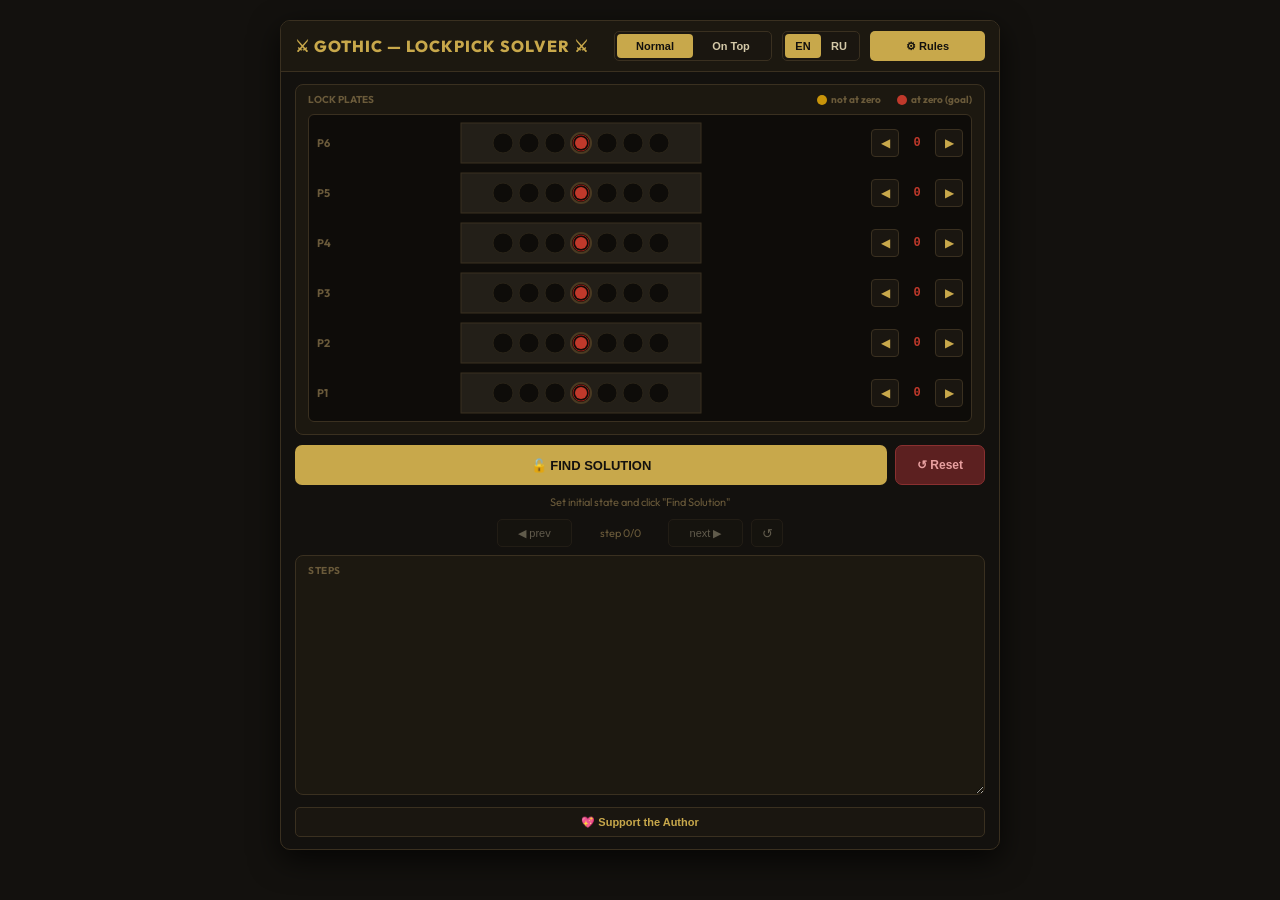
==== index.html @ 8418d908 "Bump cache buster parameter to v1.0.3 to force browser update" ====
<!DOCTYPE html>
<html lang="en">
<head>
    <meta charset="UTF-8">
    <meta name="viewport" content="width=device-width, initial-scale=1.0">
    <title id="tab-title">Gothic 1 Remake Lockpick Solver by Ainez</title>
    <link rel="preconnect" href="https://fonts.googleapis.com">
    <link rel="preconnect" href="https://fonts.gstatic.com" crossorigin>
    <link href="https://fonts.googleapis.com/css2?family=Inter:wght@400;500;600;700&family=Outfit:wght@400;500;600;700;800&display=swap" rel="stylesheet">
    <link rel="stylesheet" href="styles.css?v=1.0.3">
</head>
<body>
    <div class="app-container" id="app-container">
        <!-- Header -->
        <header class="app-header">
            <h1 class="header-title" id="hdr-title">⚔  GOTHIC — LOCKPICK SOLVER  ⚔</h1>
            <div class="header-controls">
                <div class="topmost-switcher">
                    <button class="topmost-opt active" id="topmost-normal">Normal</button>
                    <button class="topmost-opt" id="topmost-on">On Top</button>
                </div>
                <div class="lang-switcher">
                    <button class="lang-opt active" id="lang-en">EN</button>
                    <button class="lang-opt" id="lang-ru">RU</button>
                </div>
                <button class="rules-btn gold-btn" id="rules-btn">⚙  Rules</button>
            </div>
        </header>

        <!-- Lock Visual Area -->
        <main class="lock-visual-area">
            <div class="legend-f">
                <span class="legend-title" id="legend-title">LOCK PLATES</span>
                <div class="legend-items">
                    <div class="legend-item">
                        <span class="circle-dot yellow"></span>
                        <span id="txt-not-zero">not at zero</span>
                    </div>
                    <div class="legend-item">
                        <span class="circle-dot red"></span>
                        <span id="txt-at-zero">at zero (goal)</span>
                    </div>
                </div>
            </div>

            <!-- Plates Container -->
            <div class="plates-container" id="plates-list">
                <!-- Plate rows will be dynamically generated by JS for exact 1-to-1 canvas handling -->
            </div>
        </main>

        <!-- Solver Actions -->
        <div class="solver-actions">
            <button class="solve-btn gold-btn" id="solve-btn">🔓  FIND SOLUTION</button>
            <button class="reset-btn red-btn" id="reset-btn">↺  Reset</button>
        </div>

        <!-- Status Label -->
        <div class="status-lbl" id="status-lbl">Set initial state and click "Find Solution"</div>

        <!-- Playback Controls -->
        <div class="playback-controls">
            <button class="pb-btn" id="pb-prev" disabled>◀ prev</button>
            <span class="pb-lbl" id="pb-lbl">step 0/0</span>
            <button class="pb-btn" id="pb-next" disabled>next ▶</button>
            <button class="pb-btn icon-only" id="pb-rst" disabled>↺</button>
        </div>

        <!-- Steps List -->
        <div class="steps-outer">
            <div class="steps-header" id="steps-header">STEPS</div>
            <div class="steps-scroll" id="steps-scroll">
                <!-- Optimal steps list generated dynamically -->
            </div>
        </div>

        <!-- Support Button -->
        <footer class="app-footer">
            <button class="support-btn" id="support-btn">💖 Support the Author</button>
        </footer>

        <!-- Modal: Support the Author -->
        <div class="modal-overlay" id="support-modal">
            <div class="modal-content support-modal-content">
                <div class="modal-header">
                    <h2 id="sup-title">Support the Author</h2>
                    <button class="close-btn">✕</button>
                </div>
                <div class="modal-section-title" id="sup-header">SUPPORT THE AUTHOR</div>
                <div class="support-desc" id="sup-desc">
                    Hi! I'm Ainez. This solver was created for personal use to make lockpicking in Gothic and the Remake as convenient and comfortable as possible, and is released for free. If you have the desire and ability to thank the author for their work — any support is highly appreciated!
                </div>
                
                <div class="crypto-list">
                    <!-- BNB -->
                    <div class="crypto-row">
                        <span class="crypto-name">BNB (BSC)</span>
                        <div class="crypto-copy-wrapper">
                            <input type="text" class="crypto-addr" id="addr-bnb" readonly value="0x6458D300b0f3e64BdD2DF92F5e258D735519bC67">
                            <button class="copy-btn" id="copy-bnb">Copy</button>
                        </div>
                    </div>
                    <!-- ETH -->
                    <div class="crypto-row">
                        <span class="crypto-name">ETH (ERC20)</span>
                        <div class="crypto-copy-wrapper">
                            <input type="text" class="crypto-addr" id="addr-eth" readonly value="0x6458D300b0f3e64BdD2DF92F5e258D735519bC67">
                            <button class="copy-btn" id="copy-eth">Copy</button>
                        </div>
                    </div>
                    <!-- SOL -->
                    <div class="crypto-row">
                        <span class="crypto-name">Solana</span>
                        <div class="crypto-copy-wrapper">
                            <input type="text" class="crypto-addr" id="addr-sol" readonly value="7ADMFTViAtKPTszkuFGos3c1kwyB6hbYHiQBW837AkXJ">
                            <button class="copy-btn" id="copy-sol">Copy</button>
                        </div>
                    </div>
                    <!-- TON -->
                    <div class="crypto-row">
                        <span class="crypto-name">TON</span>
                        <div class="crypto-copy-wrapper">
                            <input type="text" class="crypto-addr" id="addr-ton" readonly value="UQAx2FG1NO6ifxOgbsp3Dqm6Fu325mZwlqKdOvAnHo77fVVo">
                            <button class="copy-btn" id="copy-ton">Copy</button>
                        </div>
                    </div>
                </div>
            </div>
        </div>

        <!-- Modal: Rules Editor (Inline fallback for PiP mode) -->
        <div class="modal-overlay" id="rules-modal">
            <div class="modal-content rules-modal-content" style="max-width: 500px;">
                <div class="modal-header">
                    <h2 id="rules-modal-title">Lock Rules</h2>
                    <button class="close-btn">✕</button>
                </div>
                <div class="modal-section-title" id="rules-modal-header">RULES EDITOR</div>
                <p class="modal-subtitle" id="rules-modal-subtitle">Which plates move when shifting LEFT (in addition to the plate itself)</p>
                
                <div class="rules-grid" id="rules-grid">
                    <!-- Rules configuration rows will be generated dynamically -->
                </div>
                
                <div class="modal-actions" style="margin-top: 24px; display: flex; justify-content: center; padding-bottom: 10px;">
                    <button class="gold-btn" id="rw-save">SAVE</button>
                </div>
            </div>
        </div>
    </div>

    <script src="app.js?v=1.0.3"></script>
</body>
</html>
---- styles.css ----
/* Gothic 1 Remake Lockpick Solver - Styles */

:root {
    --bg-color: #13110e;
    --panel-color: #1c1810;
    --panel2-color: #231f18;
    --border-color: #3a3020;
    --gold-color: #c8a84b;
    --gold-hover: #e8c86a;
    --text-color: #d4c9a8;
    --muted-color: #6a5a3a;
    --btn-color: #1a1610;
    --btn-hover: #2a2418;
    
    --red-muted: #5c2020;
    --red-hover: #7a2a2a;
    
    --red-pin: #c0392b;
    --yellow-pin: #c8940a;
    --hole-bg: #0e0c09;
}

* {
    box-sizing: border-box;
    margin: 0;
    padding: 0;
    -webkit-tap-highlight-color: transparent;
}

body {
    background-color: var(--bg-color);
    color: var(--text-color);
    font-family: 'Outfit', 'Inter', -apple-system, BlinkMacSystemFont, sans-serif;
    display: flex;
    justify-content: center;
    align-items: flex-start;
    min-height: 100vh;
    padding: 20px 10px;
    overflow-y: auto;
}

/* App Container */
.app-container {
    background-color: var(--bg-color);
    border: 1px solid var(--border-color);
    border-radius: 10px;
    width: 100%;
    max-width: 720px;
    display: flex;
    flex-direction: column;
    overflow: hidden;
    box-shadow: 0 10px 30px rgba(0, 0, 0, 0.7);
}

/* Header */
.app-header {
    background-color: var(--panel-color);
    border-bottom: 1px solid var(--border-color);
    display: flex;
    justify-content: space-between;
    align-items: center;
    padding: 10px 14px;
    flex-wrap: nowrap;
    gap: 10px;
}

.header-title {
    font-size: 16px;
    font-weight: 800;
    color: var(--gold-color);
    letter-spacing: 1px;
    white-space: nowrap;
    display: flex;
    align-items: center;
    flex-grow: 1;
    flex-shrink: 1;
    min-width: 0;
    overflow: hidden;
}

.header-controls {
    display: flex;
    align-items: center;
    gap: 10px;
    flex-wrap: nowrap;
    flex-shrink: 0;
}

/* Language & Topmost Switchers */
.lang-switcher,
.topmost-switcher {
    display: flex;
    align-items: center;
    background-color: var(--btn-color);
    border: 1px solid var(--border-color);
    border-radius: 5px;
    overflow: hidden;
    padding: 2px;
    height: 30px;
    box-sizing: border-box;
}

.lang-opt,
.topmost-opt {
    background: none;
    border: none;
    color: var(--text-color);
    font-weight: 700;
    font-size: 11px;
    height: 24px;
    padding: 0 12px;
    cursor: pointer;
    border-radius: 4px;
    transition: all 0.2s ease;
    display: flex;
    align-items: center;
    justify-content: center;
    white-space: nowrap;
    box-sizing: border-box;
}

.lang-opt {
    width: 36px;
    padding: 0;
}

.topmost-opt {
    width: 76px;
    padding: 0;
}


.lang-opt.active,
.topmost-opt.active {
    background-color: var(--gold-color);
    color: var(--bg-color);
}

.lang-opt:hover:not(.active),
.topmost-opt:hover:not(.active) {
    background-color: var(--btn-hover);
}

/* Modals Overlay */
.modal-overlay {
    position: fixed;
    top: 0;
    left: 0;
    width: 100%;
    height: 100%;
    background-color: rgba(0, 0, 0, 0.75);
    display: flex;
    justify-content: center;
    align-items: center;
    z-index: 1000;
    opacity: 0;
    pointer-events: none;
    transition: opacity 0.3s ease;
    padding: 15px;
    backdrop-filter: blur(4px);
}

.modal-overlay.open {
    opacity: 1;
    pointer-events: auto;
}

.modal-content {
    background-color: var(--panel-color);
    border: 1px solid var(--border-color);
    border-radius: 8px;
    width: 100%;
    max-width: 500px;
    padding: 20px;
    box-shadow: 0 10px 40px rgba(0,0,0,0.9);
    transform: scale(0.9);
    transition: transform 0.3s cubic-bezier(0.175, 0.885, 0.32, 1.275);
}

.modal-overlay.open .modal-content {
    transform: scale(1);
}

.modal-header {
    display: flex;
    justify-content: space-between;
    align-items: center;
    margin-bottom: 12px;
    border-bottom: 1px solid var(--border-color);
    padding-bottom: 8px;
}

.modal-header h2 {
    font-size: 16px;
    font-weight: 800;
    color: var(--gold-color);
    letter-spacing: 0.5px;
}

.modal-subtitle {
    font-size: 12px;
    color: var(--text-color);
    margin-bottom: 16px;
    line-height: 1.4;
}

.close-btn {
    background: none;
    border: none;
    color: var(--muted-color);
    font-size: 18px;
    cursor: pointer;
    transition: color 0.2s;
}

.close-btn:hover {
    color: var(--gold-color);
}

/* Button Classes */
.gold-btn {
    background-color: var(--gold-color);
    color: var(--bg-color);
    border: none;
    font-weight: 700;
    cursor: pointer;
    transition: background-color 0.2s ease;
}

.gold-btn:hover {
    background-color: var(--gold-hover);
}

.red-btn {
    background-color: var(--red-muted);
    border: 1px solid #8a3030;
    color: #e8a0a0;
    font-weight: 700;
    cursor: pointer;
    transition: background-color 0.2s;
}

.red-btn:hover {
    background-color: var(--red-hover);
}

.rules-btn {
    font-size: 11px;
    height: 30px;
    width: 115px; /* Fixed width to prevent shifting when text changes between Rules / Правила */
    flex-shrink: 0;
    border-radius: 5px;
    display: flex;
    align-items: center;
    justify-content: center;
    white-space: nowrap;
}

/* Visual Lock Area */
.lock-visual-area {
    background-color: var(--panel-color);
    border: 1px solid var(--border-color);
    border-radius: 8px;
    margin: 12px 14px 4px 14px;
    padding: 8px 12px 12px 12px;
    display: flex;
    flex-direction: column;
}

.legend-f {
    display: flex;
    justify-content: space-between;
    align-items: center;
    margin-bottom: 8px;
    font-size: 10px;
    font-weight: 700;
    color: var(--muted-color);
}

.legend-items {
    display: flex;
    gap: 16px;
}

.legend-item {
    display: flex;
    align-items: center;
    gap: 4px;
}

.circle-dot {
    display: inline-block;
    width: 10px;
    height: 10px;
    border-radius: 50%;
}

.circle-dot.yellow { background-color: var(--yellow-pin); }
.circle-dot.red { background-color: var(--red-pin); }

/* Plates Container & Grid */
.plates-container {
    background-color: var(--hole-bg);
    border: 1px solid var(--border-color);
    border-radius: 6px;
    padding: 6px 8px;
    display: flex;
    flex-direction: column;
    gap: 6px;
}

.plate-row {
    display: grid;
    grid-template-columns: 36px 1fr 92px;
    align-items: center;
    gap: 8px;
}

.plate-lbl {
    font-size: 11px;
    font-weight: 700;
    color: var(--muted-color);
    text-align: left;
}

.canvas-wrapper {
    width: 100%;
    max-width: 440px;
    overflow: hidden;
    display: flex;
    justify-content: center;
}

.plate-canvas {
    width: 100%;
    height: 44px;
    background-color: var(--hole-bg);
    display: block;
}

.plate-ctrls {
    display: flex;
    align-items: center;
    gap: 4px;
}

.arrow-btn {
    background-color: var(--btn-color);
    border: 1px solid var(--border-color);
    color: var(--gold-color);
    width: 28px;
    height: 28px;
    font-size: 12px;
    border-radius: 4px;
    cursor: pointer;
    display: flex;
    justify-content: center;
    align-items: center;
    transition: background-color 0.2s;
}

.arrow-btn:hover {
    background-color: var(--btn-hover);
}

.val-lbl {
    font-size: 12px;
    font-weight: 700;
    font-family: 'Courier New', Courier, monospace;
    width: 28px;
    text-align: center;
}

.val-lbl.red { color: var(--red-pin); }
.val-lbl.yellow { color: var(--yellow-pin); }

/* Solver Actions */
.solver-actions {
    display: flex;
    padding: 6px 14px;
    gap: 8px;
}

.solve-btn {
    flex-grow: 1;
    height: 40px;
    border-radius: 7px;
    font-size: 13px;
}

.reset-btn {
    width: 90px;
    height: 40px;
    border-radius: 7px;
    font-size: 12px;
}

/* Status Label */
.status-lbl {
    font-size: 11px;
    color: var(--muted-color);
    text-align: center;
    margin: 4px 0 8px 0;
    padding: 0 15px;
    min-height: 16px;
}

/* Playback Controls */
.playback-controls {
    display: flex;
    justify-content: center;
    align-items: center;
    gap: 8px;
    padding: 0 14px;
    margin-bottom: 8px;
}

.pb-btn {
    background-color: var(--btn-color);
    border: 1px solid var(--border-color);
    color: var(--text-color);
    font-size: 11px;
    height: 28px;
    width: 75px; /* Fixed width to prevent shifting when text changes */
    display: flex;
    align-items: center;
    justify-content: center;
    border-radius: 5px;
    cursor: pointer;
    transition: all 0.2s;
}

.pb-btn:hover:not(:disabled) {
    background-color: var(--btn-hover);
}

.pb-btn:disabled {
    opacity: 0.4;
    cursor: not-allowed;
}

.pb-btn.icon-only {
    padding: 0;
    width: 32px;
    font-size: 13px;
}

.pb-lbl {
    font-size: 11px;
    color: var(--muted-color);
    width: 80px;
    text-align: center;
}

/* Steps list */
.steps-outer {
    background-color: var(--panel-color);
    border: 1px solid var(--border-color);
    border-radius: 8px;
    margin: 0 14px 8px 14px;
    display: flex;
    flex-direction: column;
    flex-grow: 1;
    min-height: 120px;
    height: 240px;
    resize: vertical;
    overflow: hidden;
}

.steps-header {
    font-size: 10px;
    font-weight: 700;
    color: var(--muted-color);
    padding: 8px 12px 4px 12px;
    letter-spacing: 0.5px;
}

.steps-scroll {
    overflow-y: auto;
    flex-grow: 1;
    padding: 0 8px 8px 8px;
}

/* Web Scrollbar */
.steps-scroll::-webkit-scrollbar,
.rules-grid::-webkit-scrollbar {
    width: 6px;
}

.steps-scroll::-webkit-scrollbar-track,
.rules-grid::-webkit-scrollbar-track {
    background: transparent;
}

.steps-scroll::-webkit-scrollbar-thumb,
.rules-grid::-webkit-scrollbar-thumb {
    background: var(--border-color);
    border-radius: 3px;
}

.steps-scroll::-webkit-scrollbar-thumb:hover,
.rules-grid::-webkit-scrollbar-thumb:hover {
    background: var(--muted-color);
}

/* Step list items */
.step-item {
    background-color: var(--panel2-color);
    border: 1px solid var(--border-color);
    border-radius: 5px;
    padding: 6px 12px;
    margin-bottom: 4px;
    display: flex;
    align-items: center;
    font-size: 12px;
    cursor: pointer;
    transition: border-color 0.2s;
}

.step-item:last-child {
    margin-bottom: 0;
}

.step-item.active {
    border-color: var(--gold-color);
    background-color: rgba(200, 168, 75, 0.05);
}

.step-col {
    display: flex;
    align-items: center;
}

.step-num {
    color: var(--muted-color);
    width: 26px;
}

.step-plate-name {
    color: var(--gold-color);
    font-weight: 700;
    width: 88px;
}

.step-dir {
    font-weight: 700;
    width: 88px;
    margin-right: 4px;
}

.step-left { color: #5a9fd4; }
.step-right { color: #c0502b; }

.step-state {
    font-family: 'Courier New', Courier, monospace;
    color: var(--muted-color);
    margin-left: 6px;
    font-size: 11px;
}

.modal-section-title {
    font-size: 13px;
    font-weight: 700;
    color: var(--gold-color);
    text-align: center;
    margin-top: 10px;
    margin-bottom: 4px;
}

/* Footer & Support Button */
.app-footer {
    padding: 4px 14px 12px 14px;
    display: flex;
}

.support-btn {
    background-color: var(--btn-color);
    border: 1px solid var(--border-color);
    color: var(--gold-color);
    font-weight: 700;
    font-size: 11px;
    height: 30px;
    border-radius: 5px;
    cursor: pointer;
    flex-grow: 1;
    transition: background-color 0.2s;
    display: flex;
    align-items: center;
    justify-content: center;
    text-align: center;
}

.support-btn:hover {
    background-color: var(--btn-hover);
}

/* Rules Modal Styling & Dynamic Grid */
.rules-modal-content {
    max-width: 620px;
}

.rules-grid {
    display: flex;
    flex-direction: column;
    gap: 4px;
    max-height: 320px;
    overflow-y: auto;
    padding-right: 6px;
    margin-bottom: 16px;
}

.rules-row {
    background-color: var(--panel2-color);
    border: 1px solid var(--border-color);
    border-radius: 6px;
    padding: 8px 12px;
    display: flex;
    align-items: center;
    justify-content: space-between;
    gap: 12px;
}

.rules-row-lbl {
    font-family: 'Courier New', Courier, monospace;
    font-size: 12px;
    font-weight: 700;
    color: var(--gold-hover);
    width: 100px;
    flex-shrink: 0;
}

.rules-effects-container {
    display: flex;
    flex-direction: column;
    gap: 6px;
    flex-grow: 1;
}

.effect-row {
    display: flex;
    align-items: center;
    gap: 6px;
}

.effect-moves-lbl {
    font-size: 11px;
    color: var(--muted-color);
}

.effect-plate-sel,
.effect-dir-sel {
    background-color: var(--btn-color);
    border: 1px solid var(--border-color);
    color: var(--text-color);
    font-size: 11px;
    padding: 3px 6px;
    border-radius: 4px;
    outline: none;
    cursor: pointer;
}

.effect-plate-sel {
    width: 55px;
}

.effect-dir-sel {
    width: 85px;
}

.effect-delete-btn {
    background-color: var(--btn-color);
    border: 1px solid var(--border-color);
    color: var(--muted-color);
    font-size: 11px;
    cursor: pointer;
    width: 22px;
    height: 22px;
    display: flex;
    align-items: center;
    justify-content: center;
    border-radius: 4px;
    transition: all 0.2s;
}

.effect-delete-btn:hover {
    background-color: #5a2020;
    color: var(--text-color);
    border-color: #8a3030;
}

.add-effect-btn {
    background-color: var(--btn-color);
    border: 1px solid var(--border-color);
    color: var(--gold-color);
    width: 26px;
    height: 26px;
    font-size: 14px;
    font-weight: 700;
    border-radius: 4px;
    cursor: pointer;
    display: flex;
    align-items: center;
    justify-content: center;
    transition: all 0.2s;
    flex-shrink: 0;
}

.add-effect-btn:hover {
    background-color: var(--btn-hover);
}

.rules-separator {
    height: 1px;
    background-color: var(--border-color);
    margin: 4px 0;
}

/* Support Modal Styling */
.support-desc {
    font-size: 11.5px;
    line-height: 1.5;
    margin-bottom: 16px;
    color: var(--text-color);
    white-space: pre-line;
    text-align: center;
}

.crypto-list {
    display: flex;
    flex-direction: column;
    gap: 10px;
    margin-bottom: 16px;
}

.crypto-row {
    display: flex;
    flex-direction: column;
    gap: 4px;
}

.crypto-name {
    font-size: 11px;
    font-weight: 700;
    color: var(--muted-color);
}

.crypto-copy-wrapper {
    display: flex;
    background-color: var(--btn-color);
    border: 1px solid var(--border-color);
    border-radius: 5px;
    overflow: hidden;
}

.crypto-addr {
    background: none;
    border: none;
    color: var(--text-color);
    font-family: 'Courier New', Courier, monospace;
    font-size: 10.5px;
    padding: 6px 8px;
    flex-grow: 1;
    outline: none;
}

.copy-btn {
    background-color: var(--btn-hover);
    border: none;
    border-left: 1px solid var(--border-color);
    color: var(--gold-color);
    font-size: 11px;
    font-weight: 700;
    padding: 0 14px;
    cursor: pointer;
    transition: all 0.2s;
}

.copy-btn:hover {
    background-color: var(--border-color);
}

.copy-btn.copied {
    background-color: var(--gold-color);
    color: var(--bg-color);
}

.support-footer {
    text-align: center;
    font-size: 11px;
    font-weight: 700;
    color: var(--gold-color);
    margin-top: 10px;
}

/* Responsive Scaling for Mobile Screens */
@media (max-width: 600px) {
    body {
        padding: 5px 0;
    }
    
    .app-container {
        border-radius: 0;
        border-left: none;
        border-right: none;
        max-width: 100vw;
    }

    .app-header {
        flex-wrap: wrap;
    }

    .lock-visual-area {
        margin: 8px 8px 4px 8px;
        padding: 6px 8px;
    }

    .solver-actions {
        padding: 4px 8px;
    }

    .steps-outer {
        margin: 0 8px 8px 8px;
    }

    .app-footer {
        padding: 4px 8px 10px 8px;
    }
    
    .header-title {
        font-size: 14px;
    }
    
    .header-controls {
        width: 100%;
        justify-content: space-between;
        margin-top: 4px;
    }
    
    .rules-btn {
        flex-grow: 1;
        width: auto;
        text-align: center;
    }
}

/* Rules Modal Save Button Styling */
#rw-save {
    width: 200px;
    height: 40px;
    border-radius: 6px;
    font-size: 13px;
    font-weight: 800;
    letter-spacing: 1px;
    text-transform: uppercase;
    display: flex;
    align-items: center;
    justify-content: center;
    box-shadow: 0 4px 12px rgba(0, 0, 0, 0.4);
    border: 1px solid var(--border-color);
    transition: all 0.2s cubic-bezier(0.4, 0, 0.2, 1);
}

#rw-save:hover {
    background-color: var(--gold-hover);
    box-shadow: 0 4px 15px rgba(200, 168, 75, 0.35);
    transform: translateY(-1px);
}

#rw-save:active {
    transform: translateY(1px);
    box-shadow: 0 2px 5px rgba(200, 168, 75, 0.2);
}

/* Document PiP (Always on Top) Mode Resizing overrides */
body.pip-body {
    padding: 0 !important;
    margin: 0 !important;
    height: 100vh !important;
    min-height: 100vh !important;
    overflow: hidden !important;
    display: flex !important;
    align-items: stretch !important;
    justify-content: stretch !important;
    background-color: var(--bg-color) !important;
}

body.pip-body .app-container {
    height: 100% !important;
    max-width: 100% !important;
    border: none !important;
    border-radius: 0 !important;
    box-shadow: none !important;
    flex-grow: 1 !important;
}
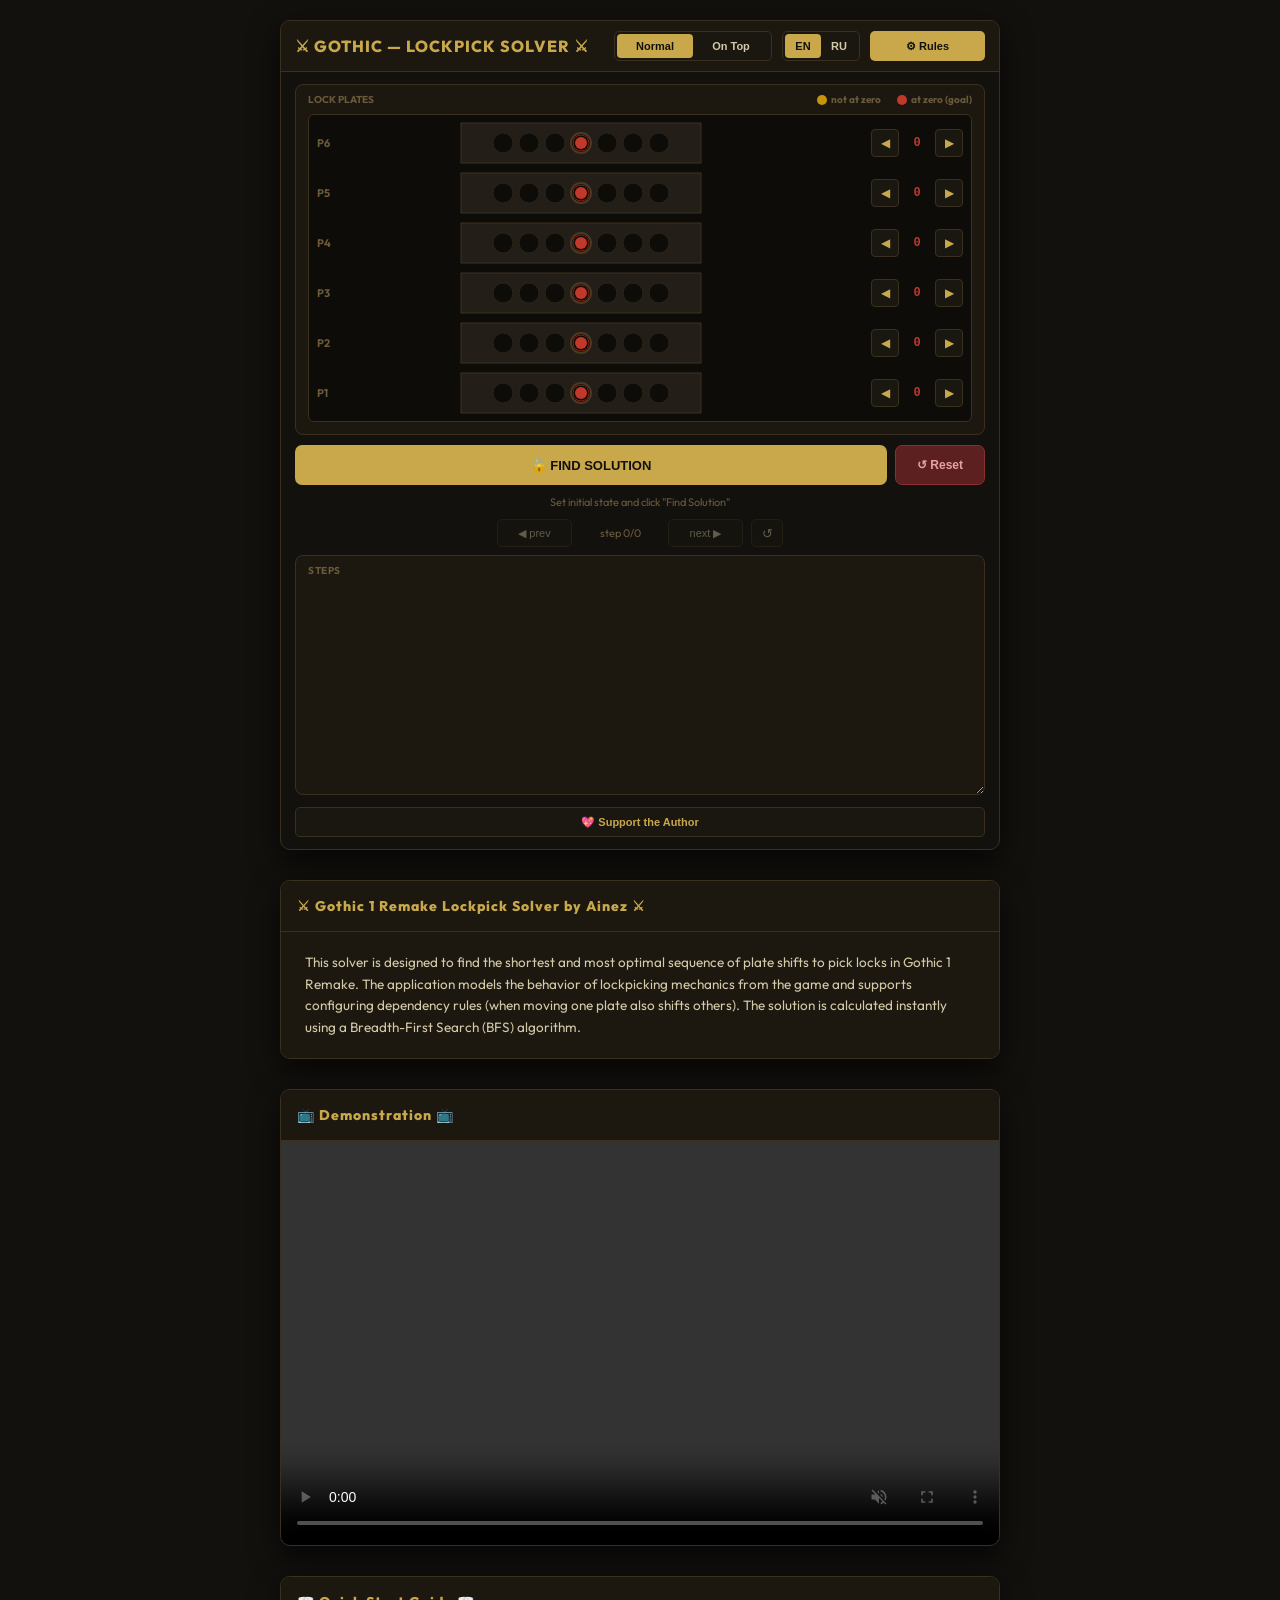
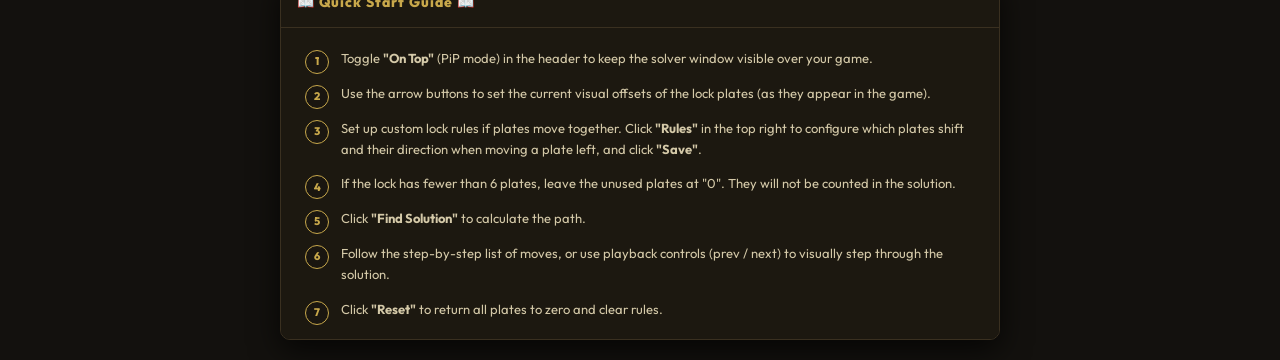
==== commit c945674f: "Add styled description, video demo, and localized guide sections below solver" ====
--- a/index.html
+++ b/index.html
@@ -7,10 +7,11 @@
     <link rel="preconnect" href="https://fonts.googleapis.com">
     <link rel="preconnect" href="https://fonts.gstatic.com" crossorigin>
     <link href="https://fonts.googleapis.com/css2?family=Inter:wght@400;500;600;700&family=Outfit:wght@400;500;600;700;800&display=swap" rel="stylesheet">
-    <link rel="stylesheet" href="styles.css?v=1.0.3">
+    <link rel="stylesheet" href="styles.css?v=1.0.4">
 </head>
 <body>
-    <div class="app-container" id="app-container">
+    <div class="page-wrapper">
+        <div class="app-container" id="app-container">
         <!-- Header -->
         <header class="app-header">
             <h1 class="header-title" id="hdr-title">⚔  GOTHIC — LOCKPICK SOLVER  ⚔</h1>
@@ -88,7 +89,7 @@
                 </div>
                 <div class="modal-section-title" id="sup-header">SUPPORT THE AUTHOR</div>
                 <div class="support-desc" id="sup-desc">
-                    Hi! I'm Ainez. This solver was created for personal use to make lockpicking in Gothic and the Remake as convenient and comfortable as possible, and is released for free. If you have the desire and ability to thank the author for their work — any support is highly appreciated!
+                    Hi! I'm Ainez. This solver was created for personal use to make lockpicking in Gothic 1 Remake as convenient and comfortable as possible, and is released for free. If you have the desire and ability to thank the author for their work — any support is highly appreciated!
                 </div>
                 
                 <div class="crypto-list">
@@ -149,6 +150,45 @@
         </div>
     </div>
 
-    <script src="app.js?v=1.0.3"></script>
+    <!-- Description Panel -->
+    <div class="premium-panel" id="desc-panel">
+        <div class="panel-header">
+            <span class="panel-title" id="desc-title">Gothic 1 Remake Lockpick Solver</span>
+        </div>
+        <div class="panel-content">
+            <p class="info-desc-text" id="desc-text">
+                This solver is designed to find the shortest and most optimal sequence of plate shifts to pick locks in Gothic 1 Remake. The application models the behavior of lockpicking mechanics from the game and supports configuring dependency rules (when moving one plate also shifts others). The solution is calculated instantly using a Breadth-First Search (BFS) algorithm.
+            </p>
+        </div>
+    </div>
+
+    <!-- Video Demo Panel -->
+    <div class="premium-panel" id="demo-panel">
+        <div class="panel-header">
+            <span class="panel-title" id="demo-title">Demonstration</span>
+        </div>
+        <video class="demo-video" src="demo.mp4" controls loop muted autoplay playsinline></video>
+    </div>
+
+    <!-- Instructions Panel -->
+    <div class="premium-panel" id="guide-panel">
+        <div class="panel-header">
+            <span class="panel-title" id="guide-title">Quick Start Guide</span>
+        </div>
+        <div class="panel-content">
+            <ol class="guide-list">
+                <li class="guide-item" id="guide-step-1">Toggle "On Top" (PiP mode) in the header to keep the solver window visible over your game.</li>
+                <li class="guide-item" id="guide-step-2">Use the arrow buttons to set the current visual offsets of the lock plates (as they appear in the game).</li>
+                <li class="guide-item" id="guide-step-3">Set up custom lock rules if plates move together. Click "Rules" in the top right to configure which plates shift and their direction when moving a plate left.</li>
+                <li class="guide-item" id="guide-step-4">If the lock has fewer than 6 plates, leave the unused plates at "0". They will not be counted in the solution.</li>
+                <li class="guide-item" id="guide-step-5">Click "Find Solution" to calculate the path.</li>
+                <li class="guide-item" id="guide-step-6">Follow the step-by-step list of moves, or use playback controls (prev / next) to visually step through the solution.</li>
+                <li class="guide-item" id="guide-step-7">Click "Reset" to return all plates to zero and clear rules.</li>
+            </ol>
+        </div>
+    </div>
+</div>
+
+<script src="app.js?v=1.0.4"></script>
 </body>
 </html>
--- a/styles.css
+++ b/styles.css
@@ -892,3 +892,120 @@
     box-shadow: none !important;
     flex-grow: 1 !important;
 }
+
+/* Page Wrapper for Solver & Info Blocks */
+.page-wrapper {
+    display: flex;
+    flex-direction: column;
+    align-items: center;
+    gap: 30px;
+    width: 100%;
+    max-width: 720px;
+}
+
+/* Premium Panel Styling (stacked below solver) */
+.premium-panel {
+    background-color: var(--bg-color);
+    border: 1px solid var(--border-color);
+    border-radius: 10px;
+    width: 100%;
+    display: flex;
+    flex-direction: column;
+    overflow: hidden;
+    box-shadow: 0 10px 30px rgba(0, 0, 0, 0.7);
+}
+
+.panel-header {
+    background-color: var(--panel-color);
+    border-bottom: 1px solid var(--border-color);
+    display: flex;
+    align-items: center;
+    padding: 12px 16px;
+    min-height: 51px;
+}
+
+.panel-title {
+    font-size: 14px;
+    font-weight: 800;
+    color: var(--gold-color);
+    letter-spacing: 1px;
+    white-space: nowrap;
+}
+
+.panel-content {
+    padding: 20px 24px;
+    background-color: var(--panel-color);
+}
+
+/* Description Text styling */
+.info-desc-text {
+    font-size: 13.5px;
+    line-height: 1.6;
+    color: var(--text-color);
+}
+
+/* Demo Video styling */
+.demo-video {
+    width: 100%;
+    display: block;
+    aspect-ratio: 16 / 9;
+    background-color: #000000;
+    border: none;
+}
+
+/* Guide List and circular gold-bordered numbers */
+.guide-list {
+    list-style: none;
+    counter-reset: guide-counter;
+    display: flex;
+    flex-direction: column;
+    gap: 14px;
+}
+
+.guide-item {
+    position: relative;
+    padding-left: 36px;
+    font-size: 13px;
+    line-height: 1.6;
+    color: var(--text-color);
+}
+
+.guide-item::before {
+    counter-increment: guide-counter;
+    content: counter(guide-counter);
+    position: absolute;
+    left: 0;
+    top: 2px;
+    width: 22px;
+    height: 22px;
+    background-color: var(--btn-color);
+    border: 1px solid var(--gold-color);
+    border-radius: 50%;
+    color: var(--gold-color);
+    font-size: 11px;
+    font-weight: 800;
+    display: flex;
+    align-items: center;
+    justify-content: center;
+}
+
+/* Media query adaptation for mobile */
+@media (max-width: 600px) {
+    .page-wrapper {
+        gap: 20px;
+        padding: 0 8px;
+    }
+    
+    .panel-content {
+        padding: 16px;
+    }
+    
+    .info-desc-text {
+        font-size: 12.5px;
+    }
+    
+    .guide-item {
+        font-size: 12px;
+        padding-left: 30px;
+    }
+}
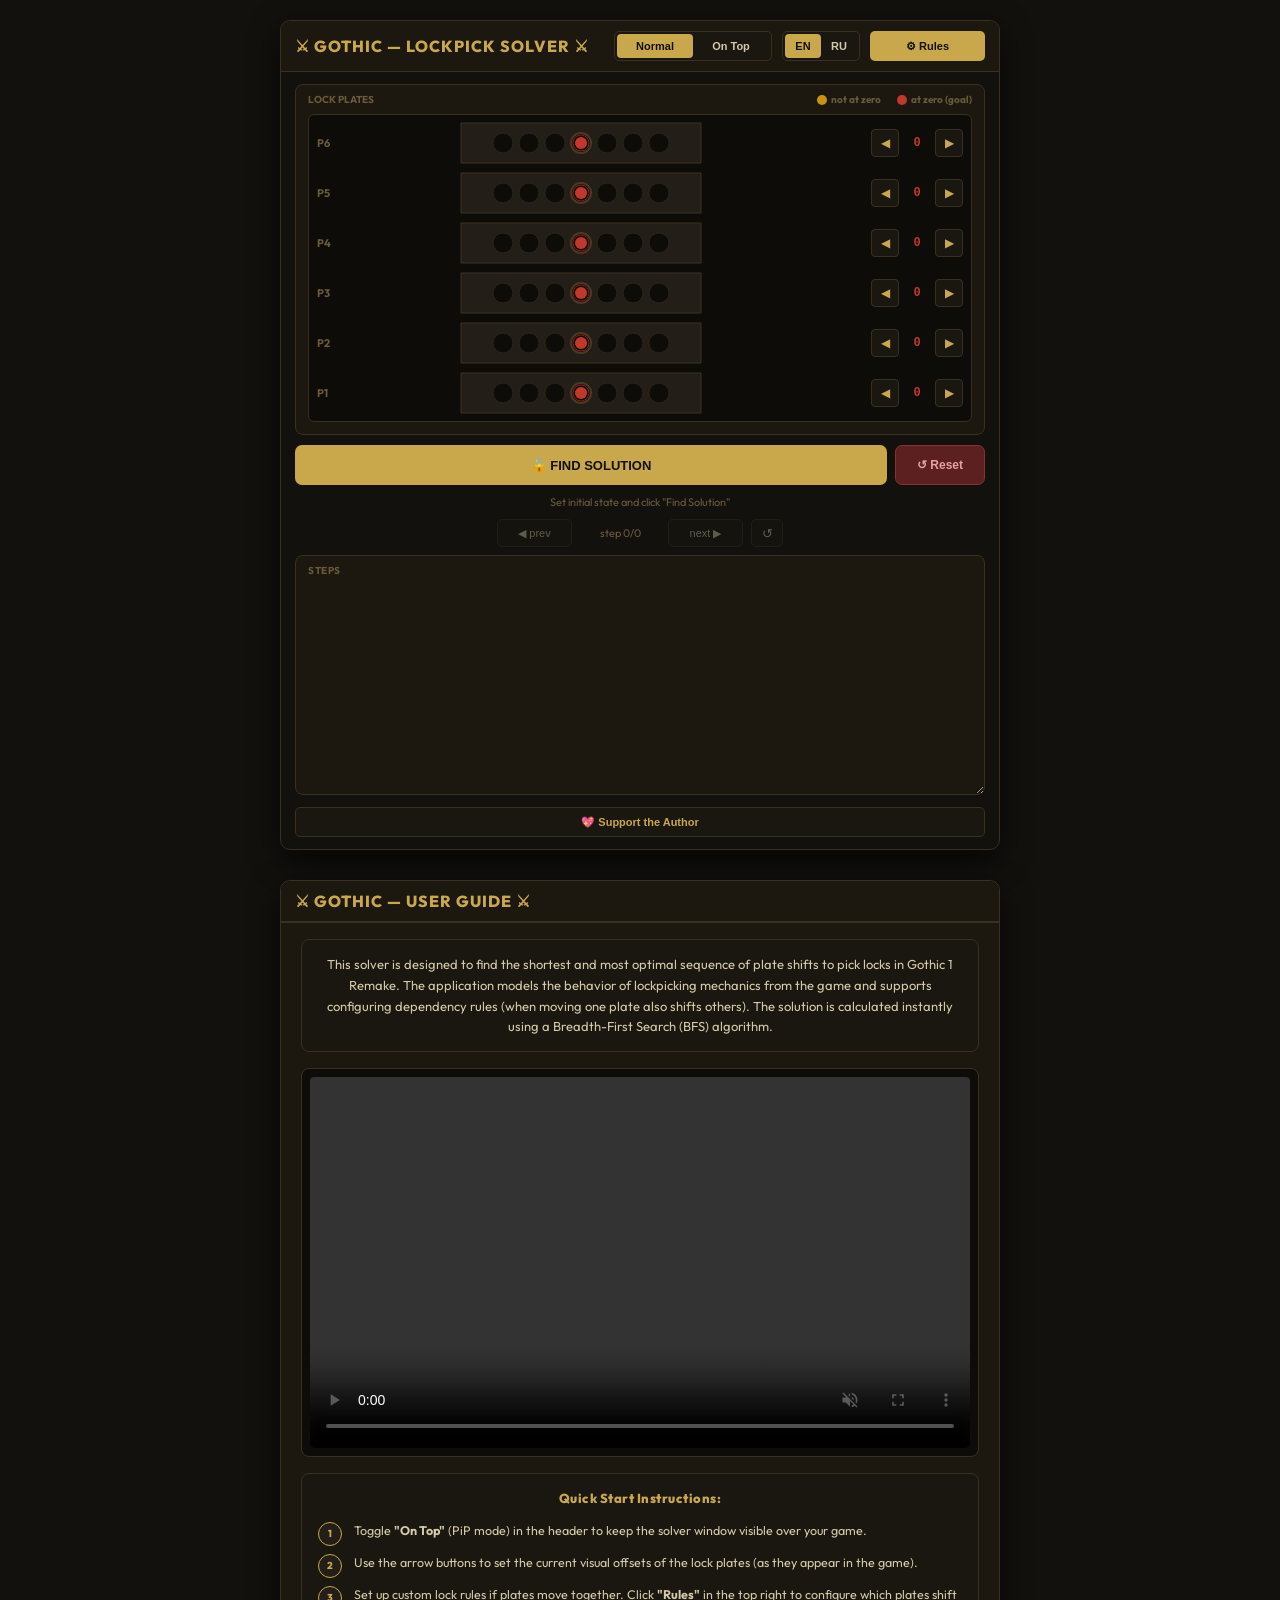
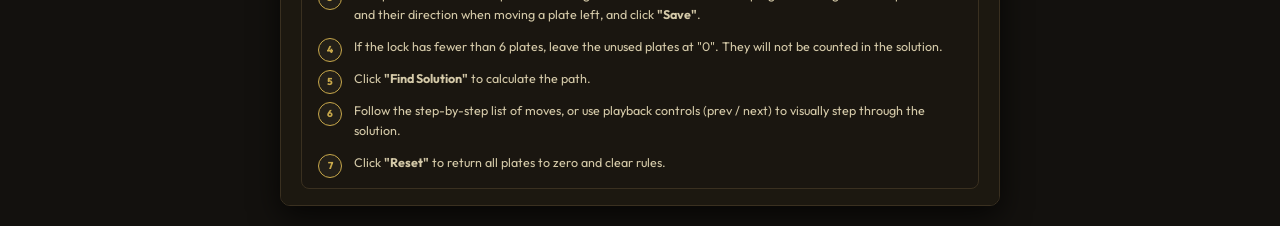
==== commit af515a53: "Refactor info panels into a single unified centered instructions window matching solver window 1-to-" ====
--- a/index.html
+++ b/index.html
@@ -150,41 +150,38 @@
         </div>
     </div>
 
-    <!-- Description Panel -->
-    <div class="premium-panel" id="desc-panel">
-        <div class="panel-header">
-            <span class="panel-title" id="desc-title">Gothic 1 Remake Lockpick Solver</span>
-        </div>
-        <div class="panel-content">
-            <p class="info-desc-text" id="desc-text">
+    <!-- Instructions Window -->
+    <div class="app-container" id="instructions-container">
+        <!-- Header -->
+        <header class="app-header">
+            <h1 class="header-title" id="guide-header-title">⚔  GOTHIC — USER GUIDE  ⚔</h1>
+        </header>
+
+        <!-- Content Area -->
+        <div class="guide-content">
+            <!-- Description -->
+            <p class="guide-desc" id="guide-desc-text">
                 This solver is designed to find the shortest and most optimal sequence of plate shifts to pick locks in Gothic 1 Remake. The application models the behavior of lockpicking mechanics from the game and supports configuring dependency rules (when moving one plate also shifts others). The solution is calculated instantly using a Breadth-First Search (BFS) algorithm.
             </p>
-        </div>
-    </div>
 
-    <!-- Video Demo Panel -->
-    <div class="premium-panel" id="demo-panel">
-        <div class="panel-header">
-            <span class="panel-title" id="demo-title">Demonstration</span>
-        </div>
-        <video class="demo-video" src="demo.mp4" controls loop muted autoplay playsinline></video>
-    </div>
+            <!-- Video Demonstration -->
+            <div class="guide-video-wrapper">
+                <video class="guide-video" src="demo.mp4" controls loop muted autoplay playsinline></video>
+            </div>
 
-    <!-- Instructions Panel -->
-    <div class="premium-panel" id="guide-panel">
-        <div class="panel-header">
-            <span class="panel-title" id="guide-title">Quick Start Guide</span>
-        </div>
-        <div class="panel-content">
-            <ol class="guide-list">
-                <li class="guide-item" id="guide-step-1">Toggle "On Top" (PiP mode) in the header to keep the solver window visible over your game.</li>
-                <li class="guide-item" id="guide-step-2">Use the arrow buttons to set the current visual offsets of the lock plates (as they appear in the game).</li>
-                <li class="guide-item" id="guide-step-3">Set up custom lock rules if plates move together. Click "Rules" in the top right to configure which plates shift and their direction when moving a plate left.</li>
-                <li class="guide-item" id="guide-step-4">If the lock has fewer than 6 plates, leave the unused plates at "0". They will not be counted in the solution.</li>
-                <li class="guide-item" id="guide-step-5">Click "Find Solution" to calculate the path.</li>
-                <li class="guide-item" id="guide-step-6">Follow the step-by-step list of moves, or use playback controls (prev / next) to visually step through the solution.</li>
-                <li class="guide-item" id="guide-step-7">Click "Reset" to return all plates to zero and clear rules.</li>
-            </ol>
+            <!-- Steps -->
+            <div class="guide-steps-wrapper">
+                <h3 class="guide-steps-title" id="guide-steps-title">Quick Start Instructions:</h3>
+                <ol class="guide-list">
+                    <li class="guide-item" id="guide-step-1">Toggle "On Top" (PiP mode) in the header to keep the solver window visible over your game.</li>
+                    <li class="guide-item" id="guide-step-2">Use the arrow buttons to set the current visual offsets of the lock plates (as they appear in the game).</li>
+                    <li class="guide-item" id="guide-step-3">Set up custom lock rules if plates move together. Click "Rules" in the top right to configure which plates shift and their direction when moving a plate left, and click "Save".</li>
+                    <li class="guide-item" id="guide-step-4">If the lock has fewer than 6 plates, leave the unused plates at "0". They will not be counted in the solution.</li>
+                    <li class="guide-item" id="guide-step-5">Click "Find Solution" to calculate the path.</li>
+                    <li class="guide-item" id="guide-step-6">Follow the step-by-step list of moves, or use playback controls (prev / next) to visually step through the solution.</li>
+                    <li class="guide-item" id="guide-step-7">Click "Reset" to return all plates to zero and clear rules.</li>
+                </ol>
+            </div>
         </div>
     </div>
 </div>
--- a/styles.css
+++ b/styles.css
@@ -903,54 +903,60 @@
     max-width: 720px;
 }
 
-/* Premium Panel Styling (stacked below solver) */
-.premium-panel {
-    background-color: var(--bg-color);
-    border: 1px solid var(--border-color);
-    border-radius: 10px;
-    width: 100%;
+/* Instructions Window inner content layout */
+.guide-content {
+    background-color: var(--panel-color);
+    padding: 16px 20px;
     display: flex;
     flex-direction: column;
-    overflow: hidden;
-    box-shadow: 0 10px 30px rgba(0, 0, 0, 0.7);
-}
-
-.panel-header {
-    background-color: var(--panel-color);
-    border-bottom: 1px solid var(--border-color);
-    display: flex;
-    align-items: center;
-    padding: 12px 16px;
-    min-height: 51px;
-}
-
-.panel-title {
-    font-size: 14px;
-    font-weight: 800;
-    color: var(--gold-color);
-    letter-spacing: 1px;
-    white-space: nowrap;
-}
-
-.panel-content {
-    padding: 20px 24px;
-    background-color: var(--panel-color);
-}
-
-/* Description Text styling */
-.info-desc-text {
-    font-size: 13.5px;
+    gap: 16px;
+    border-top: 1px solid var(--border-color);
+}
+
+.guide-desc {
+    background-color: var(--btn-color);
+    border: 1px solid var(--border-color);
+    border-radius: 8px;
+    padding: 14px 18px;
+    font-size: 13px;
     line-height: 1.6;
     color: var(--text-color);
-}
-
-/* Demo Video styling */
-.demo-video {
+    text-align: center;
+}
+
+.guide-video-wrapper {
+    background-color: var(--hole-bg);
+    border: 1px solid var(--border-color);
+    border-radius: 8px;
+    padding: 8px;
+    display: flex;
+    justify-content: center;
+    overflow: hidden;
+}
+
+.guide-video {
     width: 100%;
+    aspect-ratio: 16 / 9;
+    border-radius: 4px;
+    background-color: #000000;
     display: block;
-    aspect-ratio: 16 / 9;
-    background-color: #000000;
     border: none;
+}
+
+.guide-steps-wrapper {
+    background-color: var(--btn-color);
+    border: 1px solid var(--border-color);
+    border-radius: 8px;
+    padding: 16px;
+}
+
+.guide-steps-title {
+    font-size: 13px;
+    font-weight: 800;
+    color: var(--gold-color);
+    margin-bottom: 14px;
+    text-align: center;
+    letter-spacing: 0.5px;
 }
 
 /* Guide List and circular gold-bordered numbers */
@@ -959,13 +965,13 @@
     counter-reset: guide-counter;
     display: flex;
     flex-direction: column;
-    gap: 14px;
+    gap: 12px;
 }
 
 .guide-item {
     position: relative;
     padding-left: 36px;
-    font-size: 13px;
+    font-size: 12.5px;
     line-height: 1.6;
     color: var(--text-color);
 }
@@ -978,11 +984,11 @@
     top: 2px;
     width: 22px;
     height: 22px;
-    background-color: var(--btn-color);
+    background-color: var(--panel2-color);
     border: 1px solid var(--gold-color);
     border-radius: 50%;
     color: var(--gold-color);
-    font-size: 11px;
+    font-size: 10px;
     font-weight: 800;
     display: flex;
     align-items: center;
@@ -996,16 +1002,22 @@
         padding: 0 8px;
     }
     
-    .panel-content {
-        padding: 16px;
+    .guide-content {
+        padding: 12px 14px;
+        gap: 12px;
     }
     
-    .info-desc-text {
-        font-size: 12.5px;
+    .guide-desc {
+        font-size: 12px;
+        padding: 10px 12px;
+    }
+    
+    .guide-steps-wrapper {
+        padding: 12px;
     }
     
     .guide-item {
-        font-size: 12px;
+        font-size: 11.5px;
         padding-left: 30px;
     }
 }
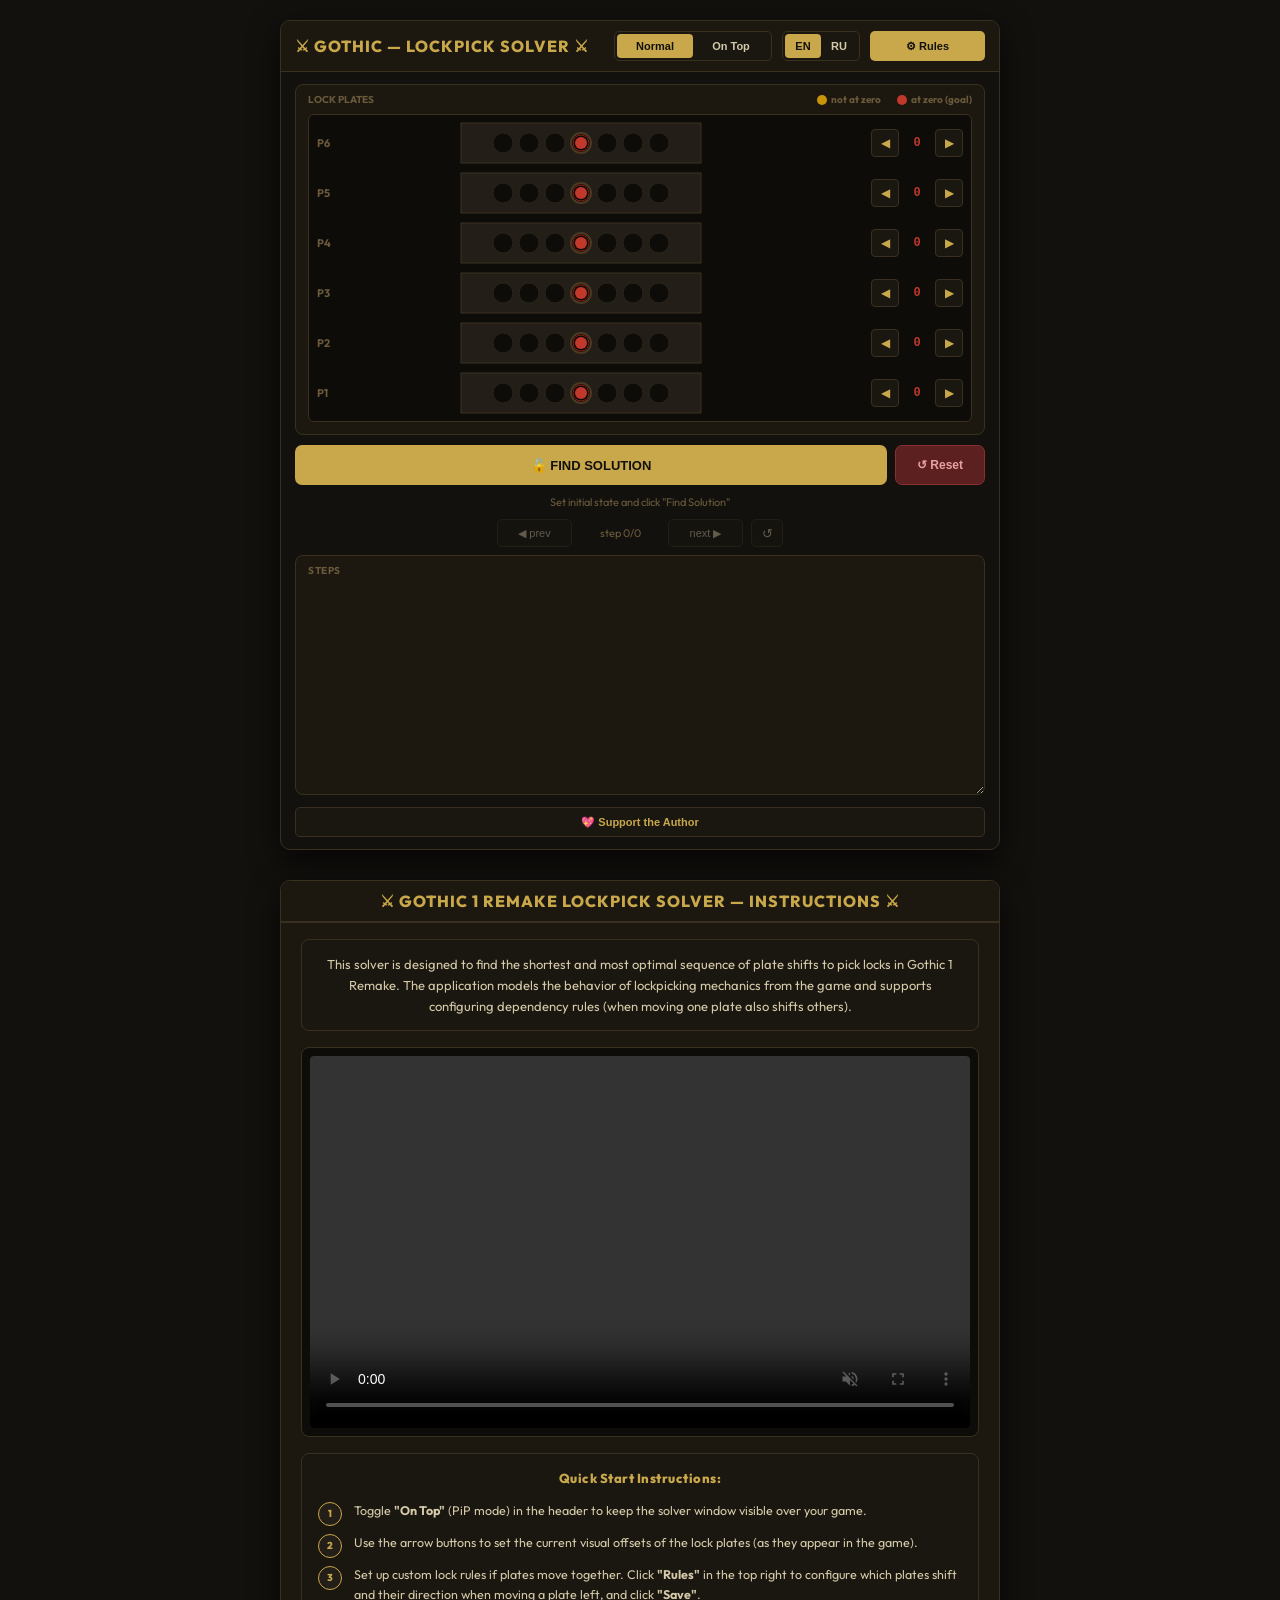
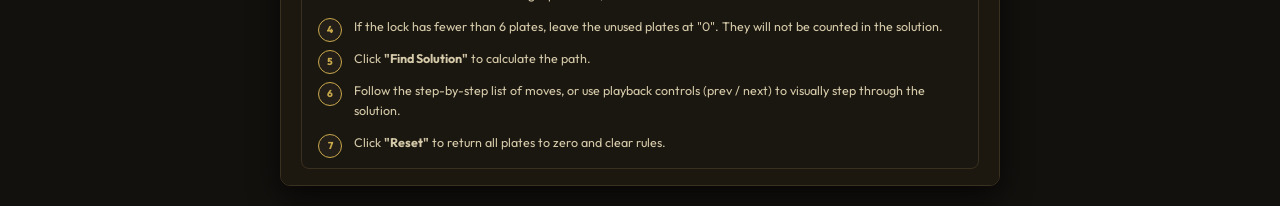
==== commit 604ad305: "Fix PiP layout restore placement, center guide header title, rename to Gothic 1 Remake Lockpick Solv" ====
--- a/index.html
+++ b/index.html
@@ -154,14 +154,14 @@
     <div class="app-container" id="instructions-container">
         <!-- Header -->
         <header class="app-header">
-            <h1 class="header-title" id="guide-header-title">⚔  GOTHIC — USER GUIDE  ⚔</h1>
+            <h1 class="header-title" id="guide-header-title">⚔  GOTHIC 1 REMAKE LOCKPICK SOLVER — INSTRUCTIONS  ⚔</h1>
         </header>
 
         <!-- Content Area -->
         <div class="guide-content">
             <!-- Description -->
             <p class="guide-desc" id="guide-desc-text">
-                This solver is designed to find the shortest and most optimal sequence of plate shifts to pick locks in Gothic 1 Remake. The application models the behavior of lockpicking mechanics from the game and supports configuring dependency rules (when moving one plate also shifts others). The solution is calculated instantly using a Breadth-First Search (BFS) algorithm.
+                This solver is designed to find the shortest and most optimal sequence of plate shifts to pick locks in Gothic 1 Remake. The application models the behavior of lockpicking mechanics from the game and supports configuring dependency rules (when moving one plate also shifts others).
             </p>
 
             <!-- Video Demonstration -->
--- a/styles.css
+++ b/styles.css
@@ -995,6 +995,11 @@
     justify-content: center;
 }
 
+#guide-header-title {
+    justify-content: center;
+    width: 100%;
+}
+
 /* Media query adaptation for mobile */
 @media (max-width: 600px) {
     .page-wrapper {
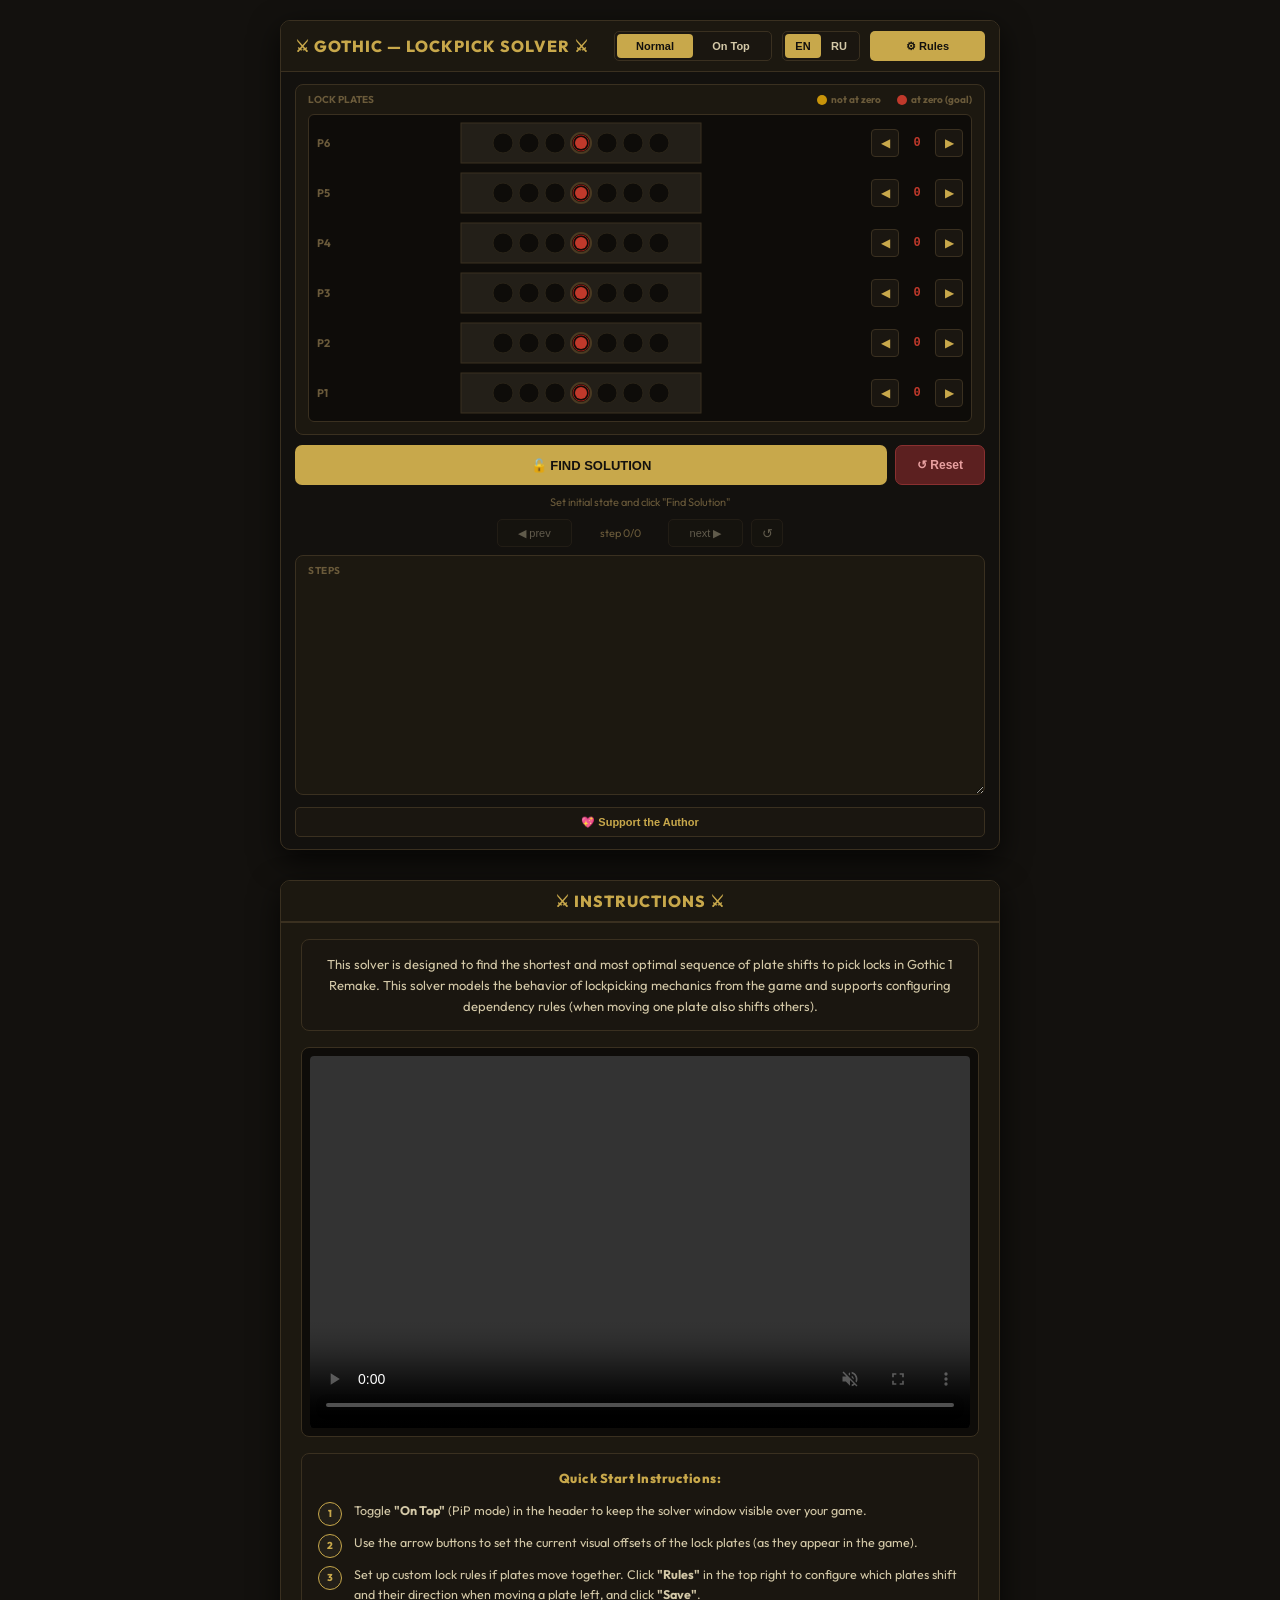
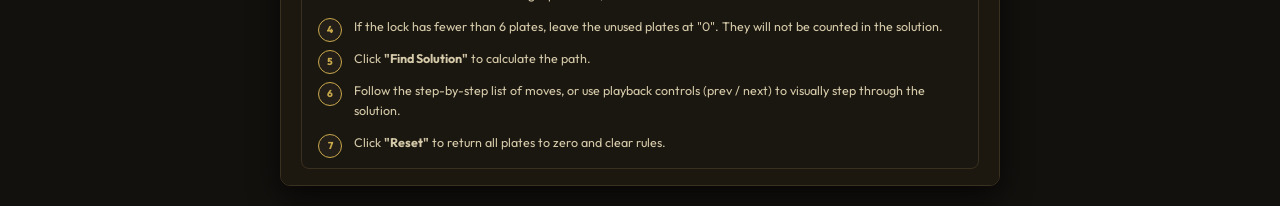
==== commit 3b4c3f79: "Rename guide header title to INSTRUCTIONS/ИНСТРУКЦИЯ and change application to solution/solver in de" ====
--- a/index.html
+++ b/index.html
@@ -2,12 +2,15 @@
 <html lang="en">
 <head>
     <meta charset="UTF-8">
+    <meta http-equiv="Cache-Control" content="no-cache, no-store, must-revalidate">
+    <meta http-equiv="Pragma" content="no-cache">
+    <meta http-equiv="Expires" content="0">
     <meta name="viewport" content="width=device-width, initial-scale=1.0">
     <title id="tab-title">Gothic 1 Remake Lockpick Solver by Ainez</title>
     <link rel="preconnect" href="https://fonts.googleapis.com">
     <link rel="preconnect" href="https://fonts.gstatic.com" crossorigin>
     <link href="https://fonts.googleapis.com/css2?family=Inter:wght@400;500;600;700&family=Outfit:wght@400;500;600;700;800&display=swap" rel="stylesheet">
-    <link rel="stylesheet" href="styles.css?v=1.0.4">
+    <link rel="stylesheet" href="styles.css?v=1.0.6">
 </head>
 <body>
     <div class="page-wrapper">
@@ -154,14 +157,14 @@
     <div class="app-container" id="instructions-container">
         <!-- Header -->
         <header class="app-header">
-            <h1 class="header-title" id="guide-header-title">⚔  GOTHIC 1 REMAKE LOCKPICK SOLVER — INSTRUCTIONS  ⚔</h1>
+            <h1 class="header-title" id="guide-header-title">⚔  INSTRUCTIONS  ⚔</h1>
         </header>
 
         <!-- Content Area -->
         <div class="guide-content">
             <!-- Description -->
             <p class="guide-desc" id="guide-desc-text">
-                This solver is designed to find the shortest and most optimal sequence of plate shifts to pick locks in Gothic 1 Remake. The application models the behavior of lockpicking mechanics from the game and supports configuring dependency rules (when moving one plate also shifts others).
+                This solver is designed to find the shortest and most optimal sequence of plate shifts to pick locks in Gothic 1 Remake. This solver models the behavior of lockpicking mechanics from the game and supports configuring dependency rules (when moving one plate also shifts others).
             </p>
 
             <!-- Video Demonstration -->
@@ -186,6 +189,6 @@
     </div>
 </div>
 
-<script src="app.js?v=1.0.4"></script>
+<script src="app.js?v=1.0.6"></script>
 </body>
 </html>
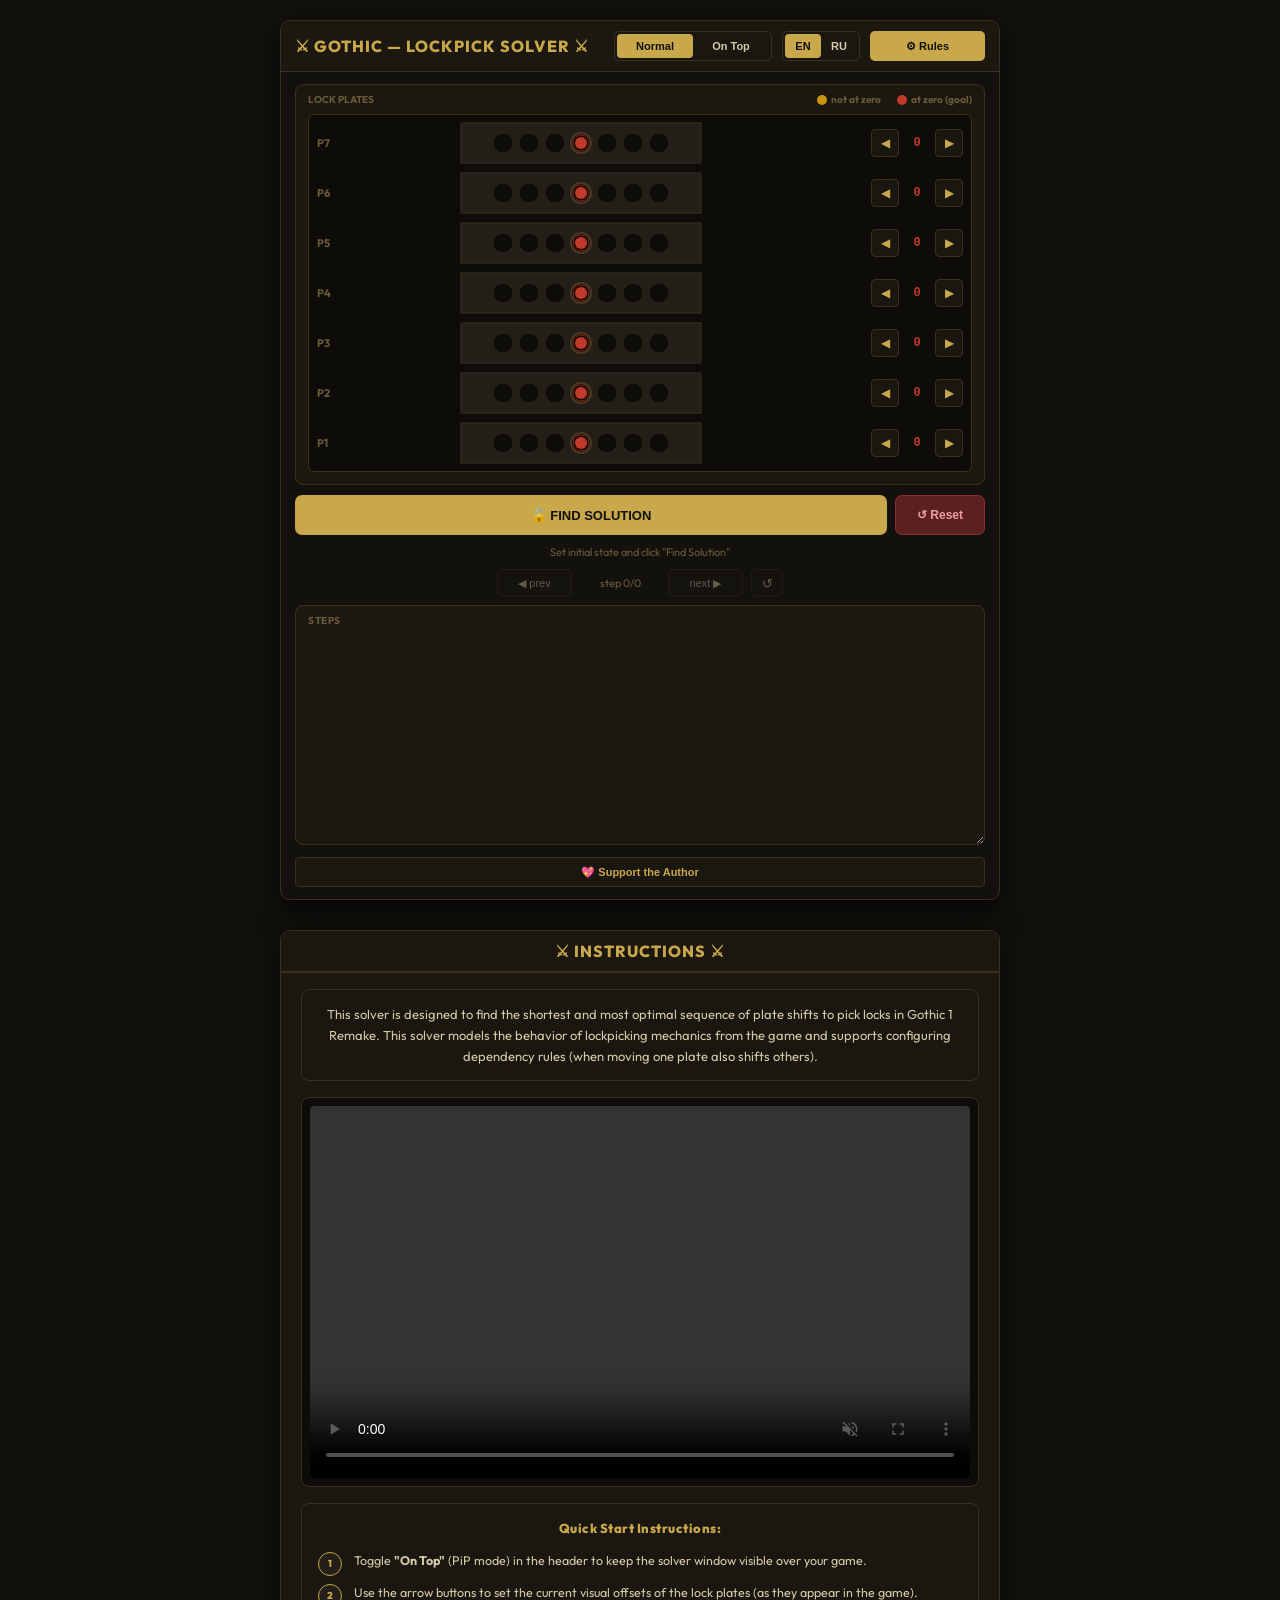
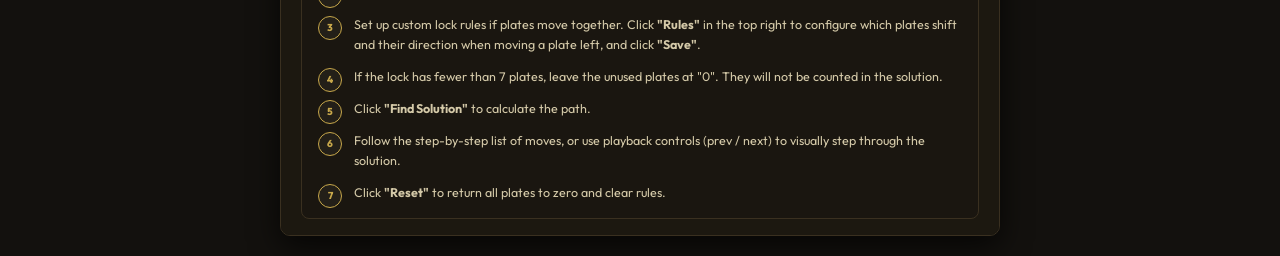
==== commit 38b60777: "Scale lock solver to 7 plates" ====
--- a/index.html
+++ b/index.html
@@ -10,7 +10,7 @@
     <link rel="preconnect" href="https://fonts.googleapis.com">
     <link rel="preconnect" href="https://fonts.gstatic.com" crossorigin>
     <link href="https://fonts.googleapis.com/css2?family=Inter:wght@400;500;600;700&family=Outfit:wght@400;500;600;700;800&display=swap" rel="stylesheet">
-    <link rel="stylesheet" href="styles.css?v=1.0.6">
+    <link rel="stylesheet" href="styles.css?v=1.0.7">
 </head>
 <body>
     <div class="page-wrapper">
@@ -179,7 +179,7 @@
                     <li class="guide-item" id="guide-step-1">Toggle "On Top" (PiP mode) in the header to keep the solver window visible over your game.</li>
                     <li class="guide-item" id="guide-step-2">Use the arrow buttons to set the current visual offsets of the lock plates (as they appear in the game).</li>
                     <li class="guide-item" id="guide-step-3">Set up custom lock rules if plates move together. Click "Rules" in the top right to configure which plates shift and their direction when moving a plate left, and click "Save".</li>
-                    <li class="guide-item" id="guide-step-4">If the lock has fewer than 6 plates, leave the unused plates at "0". They will not be counted in the solution.</li>
+                    <li class="guide-item" id="guide-step-4">If the lock has fewer than 7 plates, leave the unused plates at "0". They will not be counted in the solution.</li>
                     <li class="guide-item" id="guide-step-5">Click "Find Solution" to calculate the path.</li>
                     <li class="guide-item" id="guide-step-6">Follow the step-by-step list of moves, or use playback controls (prev / next) to visually step through the solution.</li>
                     <li class="guide-item" id="guide-step-7">Click "Reset" to return all plates to zero and clear rules.</li>
@@ -189,6 +189,6 @@
     </div>
 </div>
 
-<script src="app.js?v=1.0.6"></script>
+<script src="app.js?v=1.0.7"></script>
 </body>
 </html>
